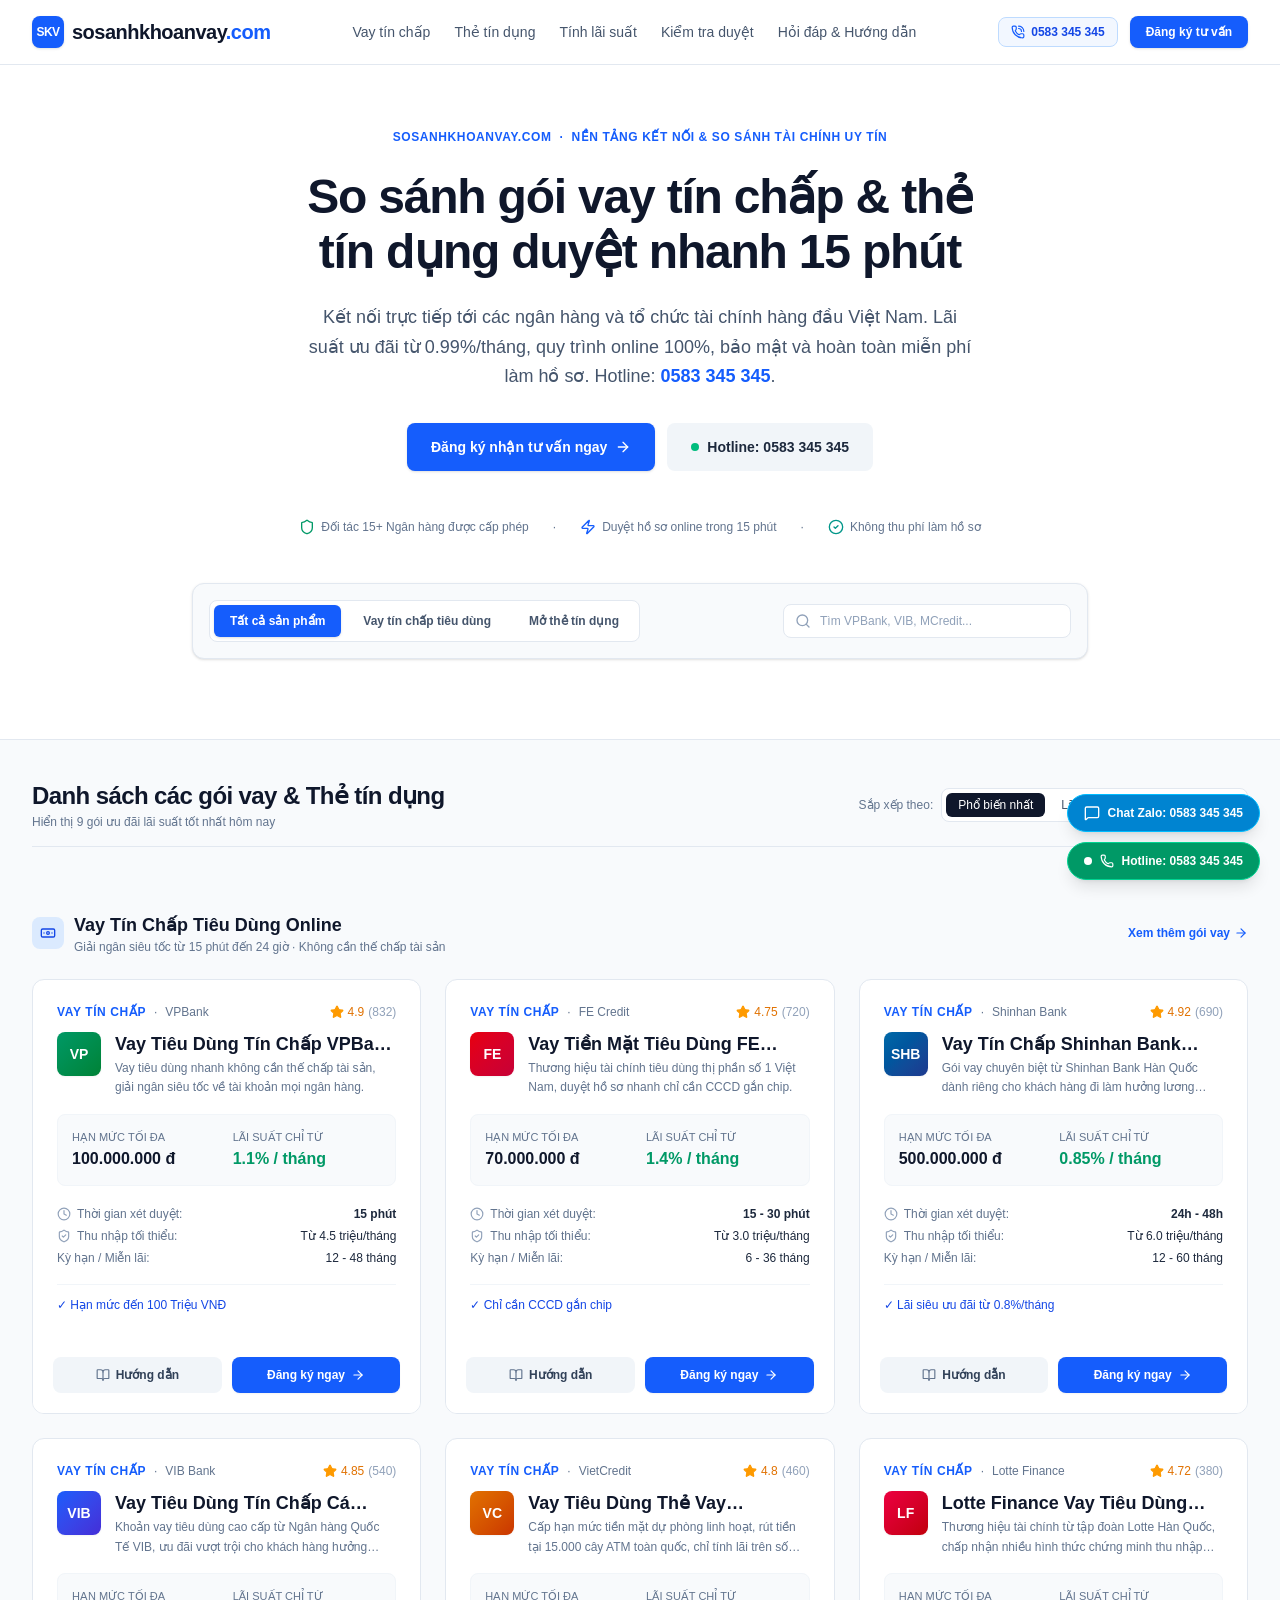
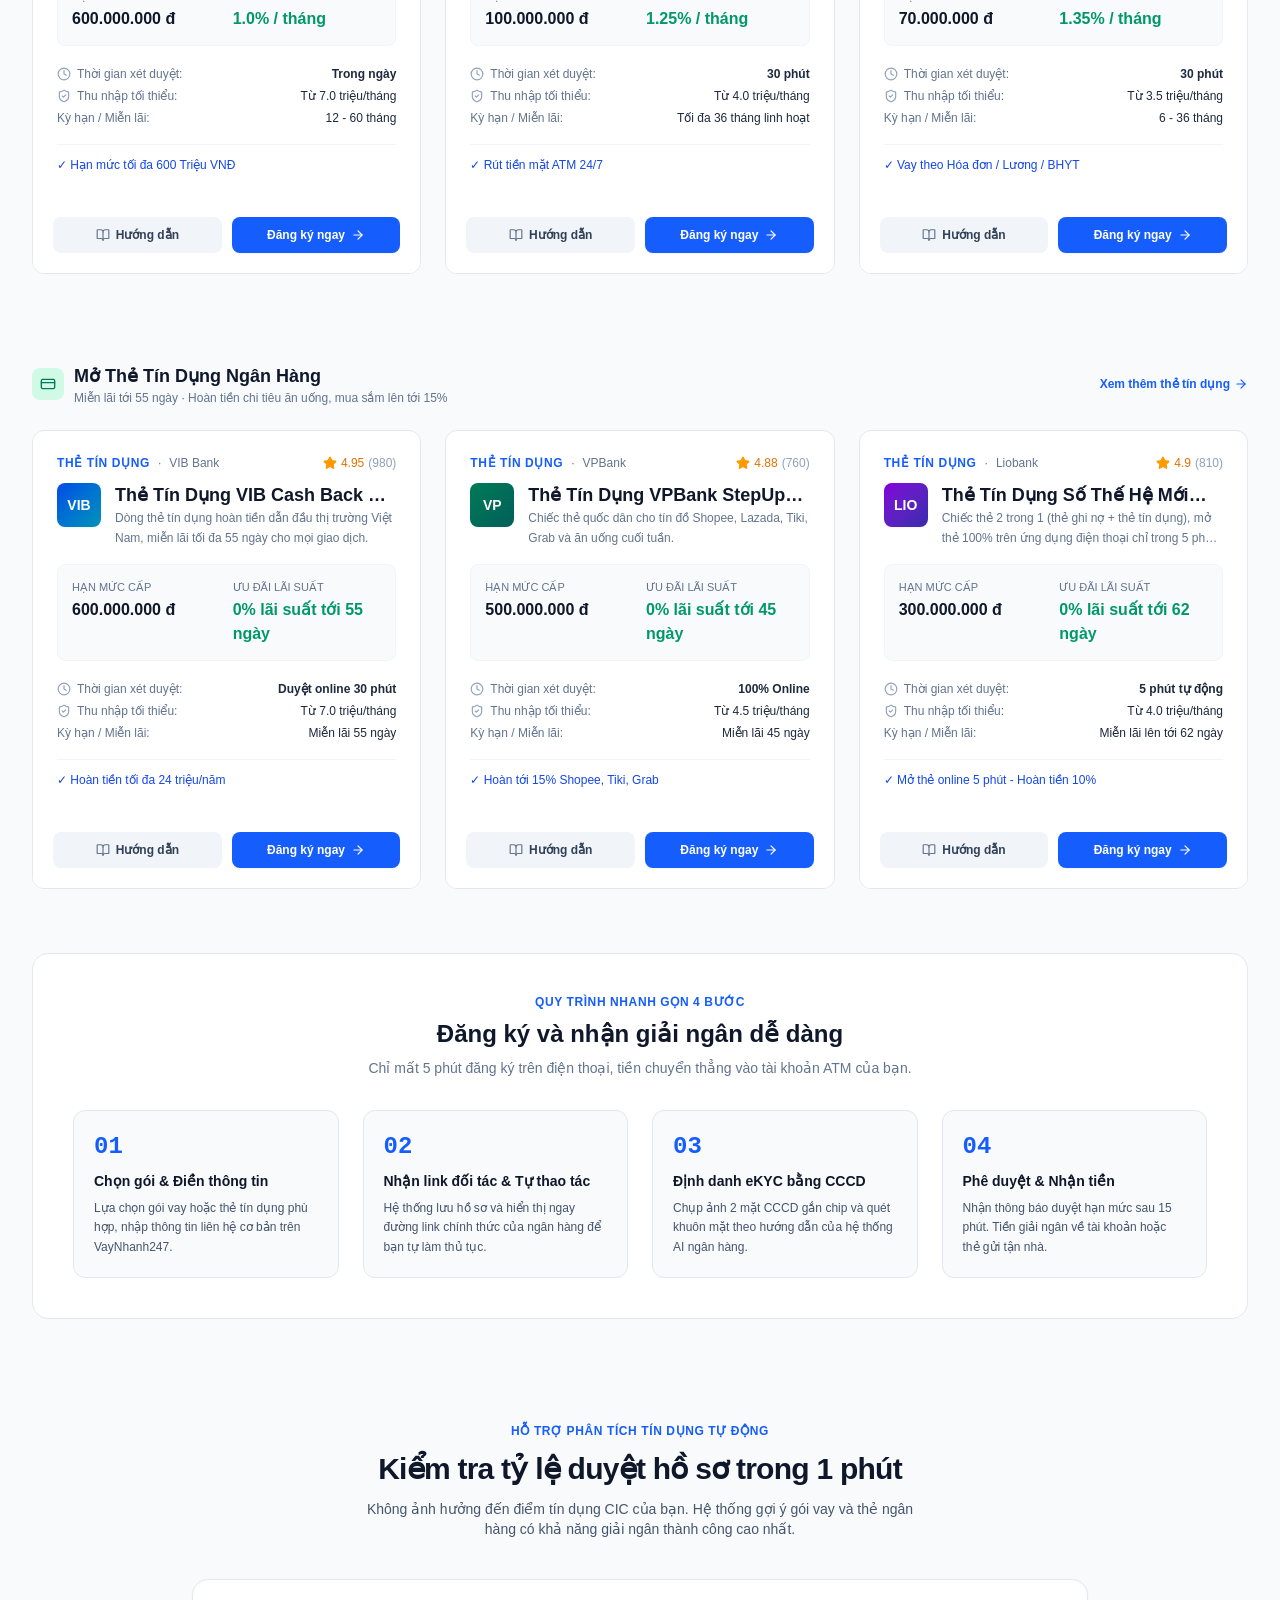
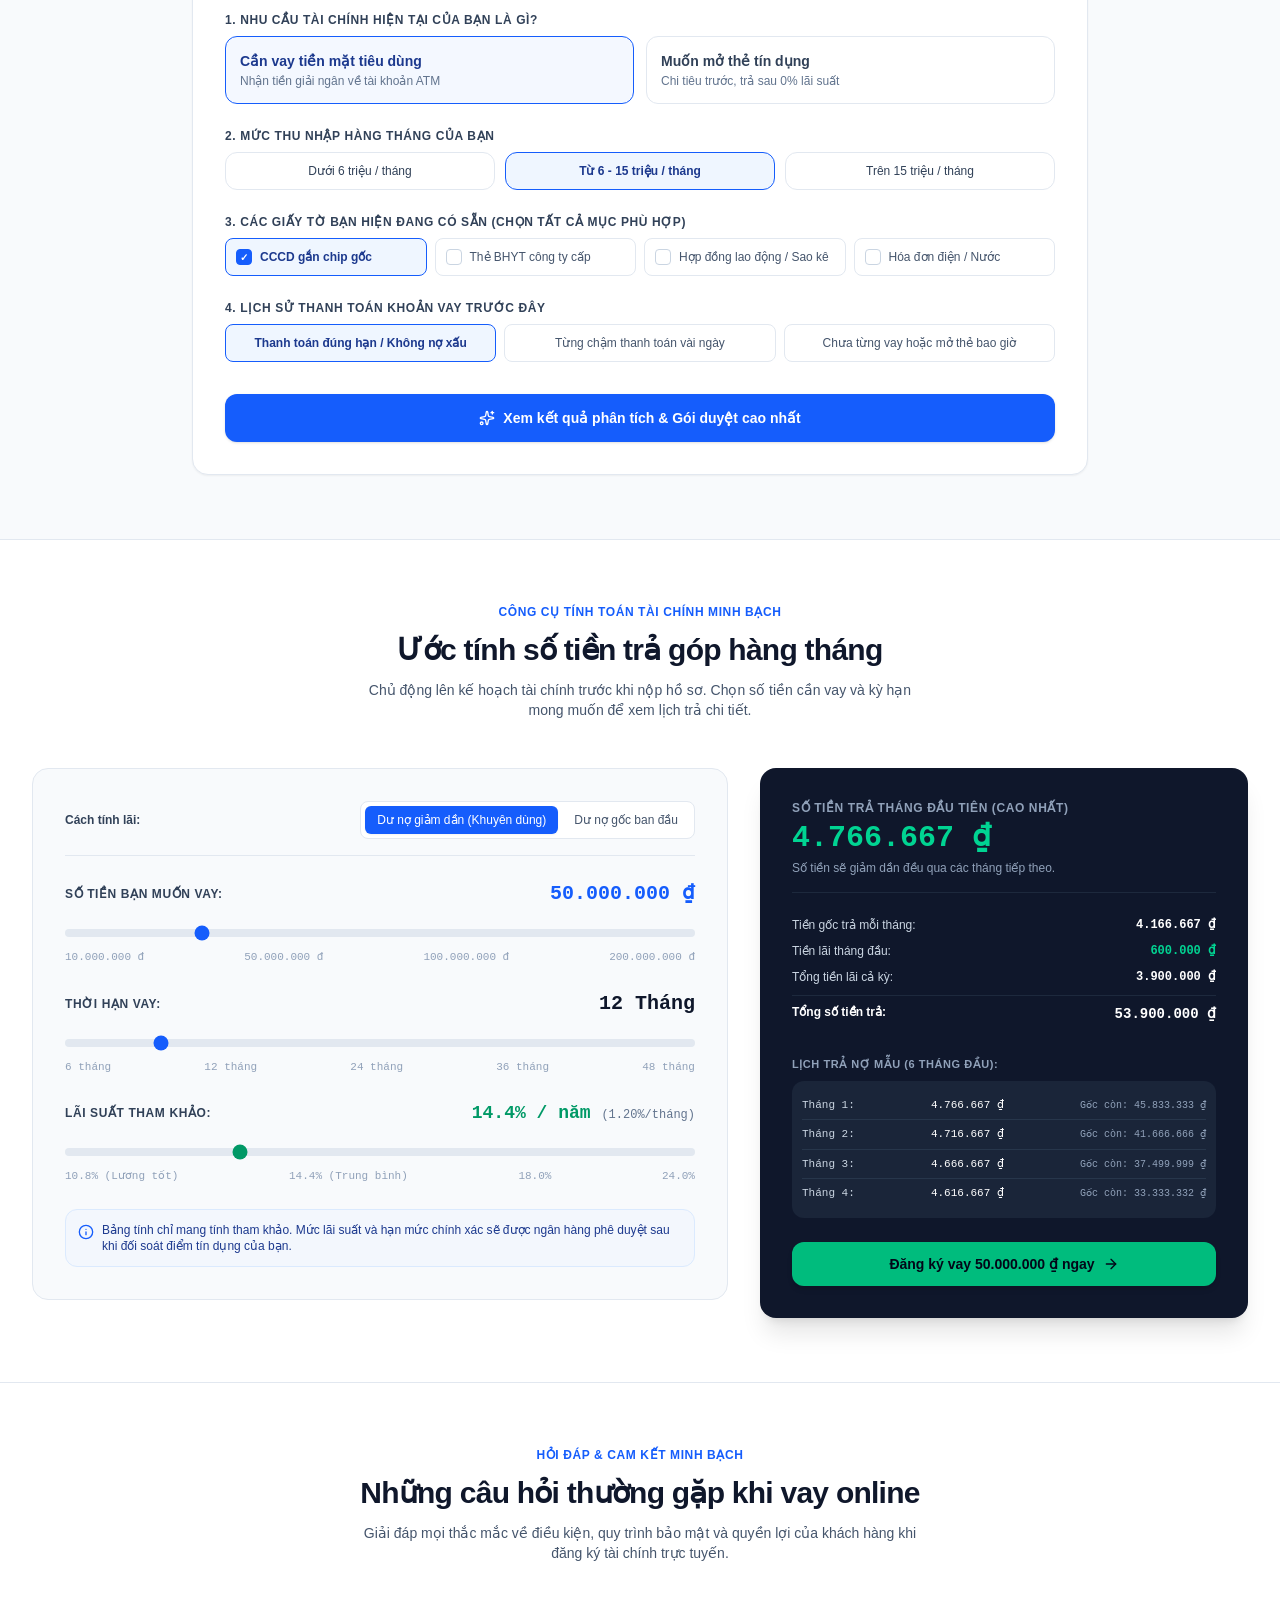
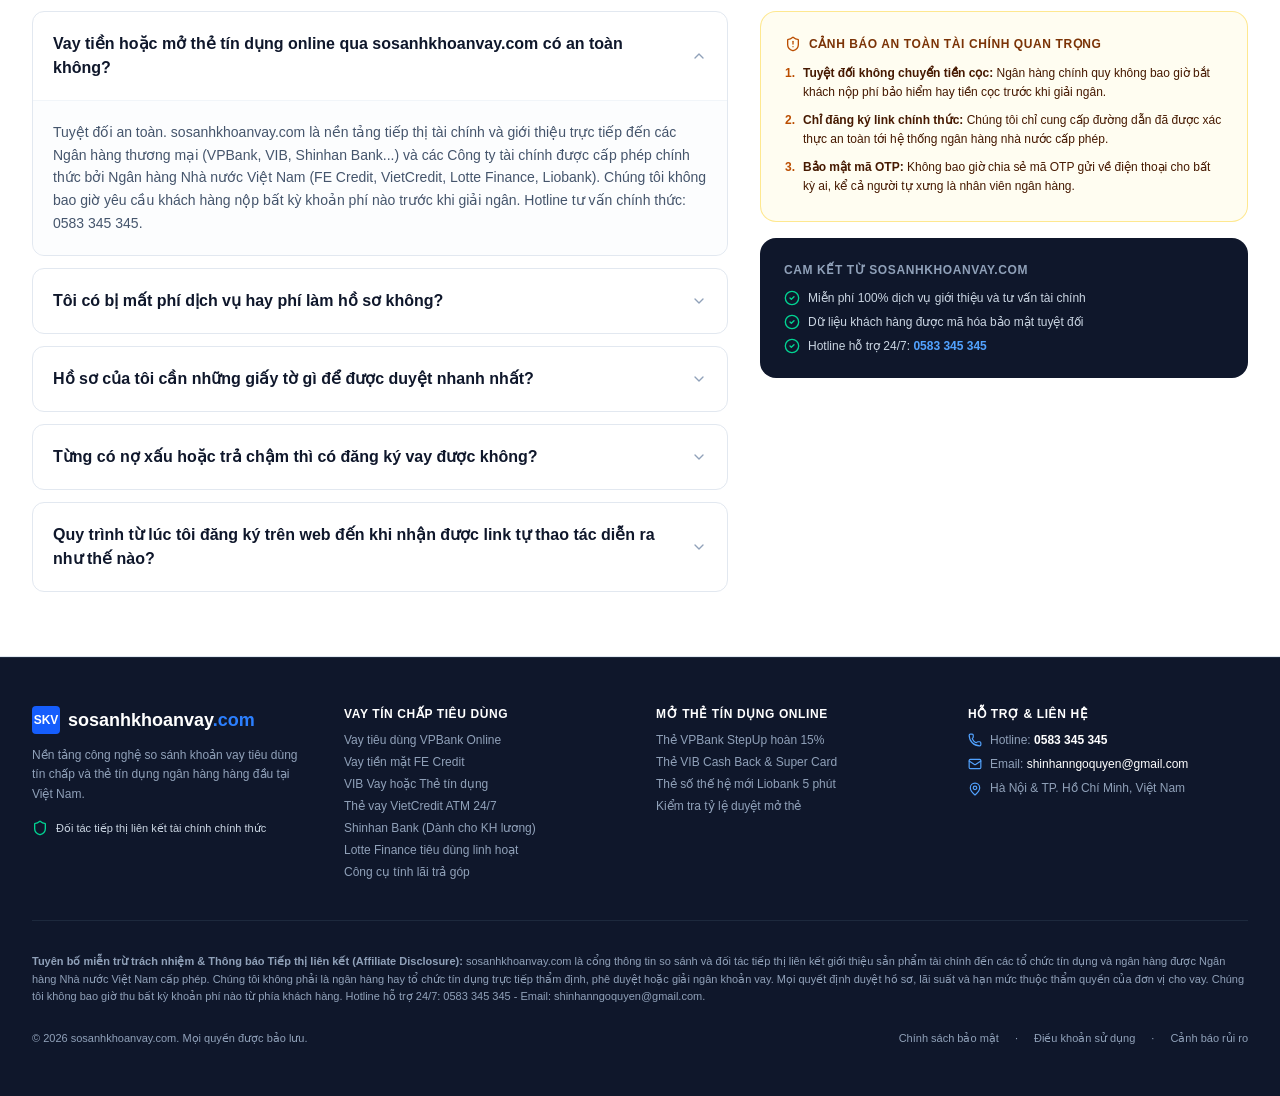
==== upload_len_hosting/index.html @ a1ea691b "chore: configure web server and add SEO metadata - Add .htaccess for SPA routing, compression, and c" ====
<!doctype html>
<html lang="vi">
  <head>
    <meta charset="UTF-8" />
    <meta name="viewport" content="width=device-width, initial-scale=1.0" />
    
    <!-- Favicon -->
    <link rel="icon" type="image/svg+xml" href="data:image/svg+xml,<svg xmlns='http://www.w3.org/2000/svg' viewBox='0 0 100 100'><rect width='100' height='100' rx='20' fill='%232563EB'/><text x='50%' y='62%' font-size='44' font-weight='900' fill='white' font-family='sans-serif' text-anchor='middle'>SKV</text></svg>" />

    <!-- Primary SEO Meta Tags -->
    <title>sosanhkhoanvay.com – So Sánh Vay Tín Chấp & Mở Thẻ Tín Dụng Online Uy Tín</title>
    <meta name="title" content="sosanhkhoanvay.com – So Sánh Vay Tín Chấp & Mở Thẻ Tín Dụng Online Uy Tín" />
    <meta name="description" content="Nền tảng so sánh các khoản vay tín chấp, mở thẻ tín dụng duyệt nhanh 15 phút từ VPBank, FE Credit, VIB, VietCredit, Shinhan Bank, Lotte Finance, Liobank. Hotline tư vấn: 0583 345 345, hoàn toàn miễn phí 100%." />
    <meta name="keywords" content="sosanhkhoanvay.com, so sánh khoản vay, vay tín chấp, mở thẻ tín dụng, vay VPBank, vay FE Credit, VIB vay hoặc thẻ, VietCredit thẻ vay, Shinhan Bank cho KH lương, Lotte Finance, thẻ VPBank, thẻ VIB, thẻ Liobank, hotline 0583 345 345" />
    <meta name="author" content="sosanhkhoanvay.com" />
    <meta name="robots" content="index, follow, max-image-preview:large, max-snippet:-1, max-video-preview:-1" />
    <link rel="canonical" href="https://sosanhkhoanvay.com/" />
    
    <!-- Geographic & Language Tags -->
    <meta name="geo.region" content="VN" />
    <meta name="geo.placename" content="Vietnam" />
    <meta name="language" content="Vietnamese" />
    <meta http-equiv="content-language" content="vi" />

    <!-- OpenGraph / Facebook Social Sharing Cards -->
    <meta property="og:type" content="website" />
    <meta property="og:url" content="https://sosanhkhoanvay.com/" />
    <meta property="og:site_name" content="sosanhkhoanvay.com" />
    <meta property="og:title" content="sosanhkhoanvay.com – So Sánh Vay Tín Chấp & Mở Thẻ Tín Dụng Online Uy Tín" />
    <meta property="og:description" content="Nền tảng so sánh các khoản vay tín chấp, mở thẻ tín dụng duyệt nhanh 15 phút từ VPBank, FE Credit, VIB, VietCredit, Shinhan Bank, Lotte Finance, Liobank. Hotline: 0583 345 345." />
    <meta property="og:locale" content="vi_VN" />
    <meta property="og:image" content="https://sosanhkhoanvay.com/og-image.jpg" />
    <meta property="og:image:alt" content="sosanhkhoanvay.com - So Sánh Khoản Vay & Thẻ Tín Dụng Online" />

    <!-- Twitter / X Cards -->
    <meta name="twitter:card" content="summary_large_image" />
    <meta name="twitter:url" content="https://sosanhkhoanvay.com/" />
    <meta name="twitter:title" content="sosanhkhoanvay.com – So Sánh Vay Tín Chấp & Mở Thẻ Tín Dụng Online" />
    <meta name="twitter:description" content="So sánh các gói vay tiêu dùng và thẻ tín dụng duyệt online 15 phút. Hotline hỗ trợ: 0583 345 345." />
    <meta name="twitter:image" content="https://sosanhkhoanvay.com/og-image.jpg" />

    <!-- Theme & App Icon -->
    <meta name="theme-color" content="#0F172A" />

    <!-- Google Font: Plus Jakarta Sans -->
    <link rel="preconnect" href="https://fonts.googleapis.com">
    <link rel="preconnect" href="https://fonts.gstatic.com" crossorigin>
    <link href="https://fonts.googleapis.com/css2?family=Plus+Jakarta+Sans:wght@400;500;600;700;800&display=swap" rel="stylesheet">

    <!-- Schema.org Rich Structured Data (JSON-LD) -->
    <script type="application/ld+json">
    [
      {
        "@context": "https://schema.org",
        "@type": "FinancialService",
        "@id": "https://sosanhkhoanvay.com/#organization",
        "name": "sosanhkhoanvay.com",
        "url": "https://sosanhkhoanvay.com",
        "logo": "https://sosanhkhoanvay.com/logo.png",
        "description": "Nền tảng tư vấn và so sánh các gói vay tín chấp tiêu dùng, mở thẻ tín dụng ngân hàng trực tuyến tại Việt Nam.",
        "telephone": "0583 345 345",
        "email": "shinhanngoquyen@gmail.com",
        "priceRange": "0 VND",
        "currenciesAccepted": "VND",
        "paymentAccepted": "Bank Transfer, Online",
        "areaServed": "VN",
        "openingHours": "Mo-Su 00:00-24:00",
        "serviceType": [
          "Vay tín chấp tiêu dùng",
          "Mở thẻ tín dụng quốc tế",
          "So sánh lãi suất ngân hàng",
          "Tư vấn tài chính cá nhân miễn phí"
        ]
      },
      {
        "@context": "https://schema.org",
        "@type": "WebSite",
        "@id": "https://sosanhkhoanvay.com/#website",
        "url": "https://sosanhkhoanvay.com/",
        "name": "sosanhkhoanvay.com",
        "description": "Trang thông tin so sánh các khoản vay và thẻ tín dụng ngân hàng uy tín.",
        "publisher": {
          "@id": "https://sosanhkhoanvay.com/#organization"
        },
        "potentialAction": {
          "@type": "SearchAction",
          "target": "https://sosanhkhoanvay.com/?q={search_term_string}",
          "query-input": "required name=search_term_string"
        }
      },
      {
        "@context": "https://schema.org",
        "@type": "FAQPage",
        "mainEntity": [
          {
            "@type": "Question",
            "name": "Vay tiền hoặc mở thẻ tín dụng online qua sosanhkhoanvay.com có an toàn không?",
            "acceptedAnswer": {
              "@type": "Answer",
              "text": "Tuyệt đối an toàn. sosanhkhoanvay.com là nền tảng tiếp thị tài chính và giới thiệu trực tiếp đến các Ngân hàng thương mại (VPBank, VIB, Sacombank, Shinhan...) và các Công ty tài chính được cấp phép chính thức bởi Ngân hàng Nhà nước Việt Nam. Chúng tôi không bao giờ yêu cầu khách hàng nộp bất kỳ khoản phí nào trước khi giải ngân. Hotline hỗ trợ chính thức: 0583 345 345."
            }
          },
          {
            "@type": "Question",
            "name": "Tôi có bị mất phí dịch vụ hay phí làm hồ sơ không?",
            "acceptedAnswer": {
              "@type": "Answer",
              "text": "Hoàn toàn MIỄN PHÍ 100%. Mọi quy trình từ tư vấn, nộp hồ sơ, thẩm định cho đến giải ngân đều không thu phí của khách hàng."
            }
          },
          {
            "@type": "Question",
            "name": "Hồ sơ của tôi cần những giấy tờ gì để được duyệt nhanh nhất?",
            "acceptedAnswer": {
              "@type": "Answer",
              "text": "Hiện nay 90% các gói vay tiêu dùng và mở thẻ đều đã tích hợp định danh điện tử qua CCCD gắn chip. Bạn chỉ cần: 1) Thẻ CCCD gắn chip bản gốc; 2) Điện thoại smartphone có camera chụp ảnh rõ nét; 3) Sim điện thoại chính chủ."
            }
          },
          {
            "@type": "Question",
            "name": "Từng có nợ xấu hoặc trả chậm thì có đăng ký vay được không?",
            "acceptedAnswer": {
              "@type": "Answer",
              "text": "Tùy thuộc vào nhóm nợ trên CIC. Nếu bạn chỉ chậm thanh toán dưới 10 ngày (Nhóm 1) hoặc từng chậm dưới 30 ngày (Nhóm 2) đã tất toán xong, các đơn vị tài chính như MCredit, Lotte Finance vẫn hỗ trợ xem xét duyệt hồ sơ."
            }
          }
        ]
      }
    ]
    </script>
    <script type="module" crossorigin src="./assets/index-D3G4lgu5.js"></script>
    <link rel="stylesheet" crossorigin href="./assets/index-BLQ7bnyS.css">
  </head>
  <body class="bg-slate-50 text-slate-900 font-sans antialiased min-h-screen selection:bg-blue-600 selection:text-white">
    <div id="root"></div>
  </body>
</html>
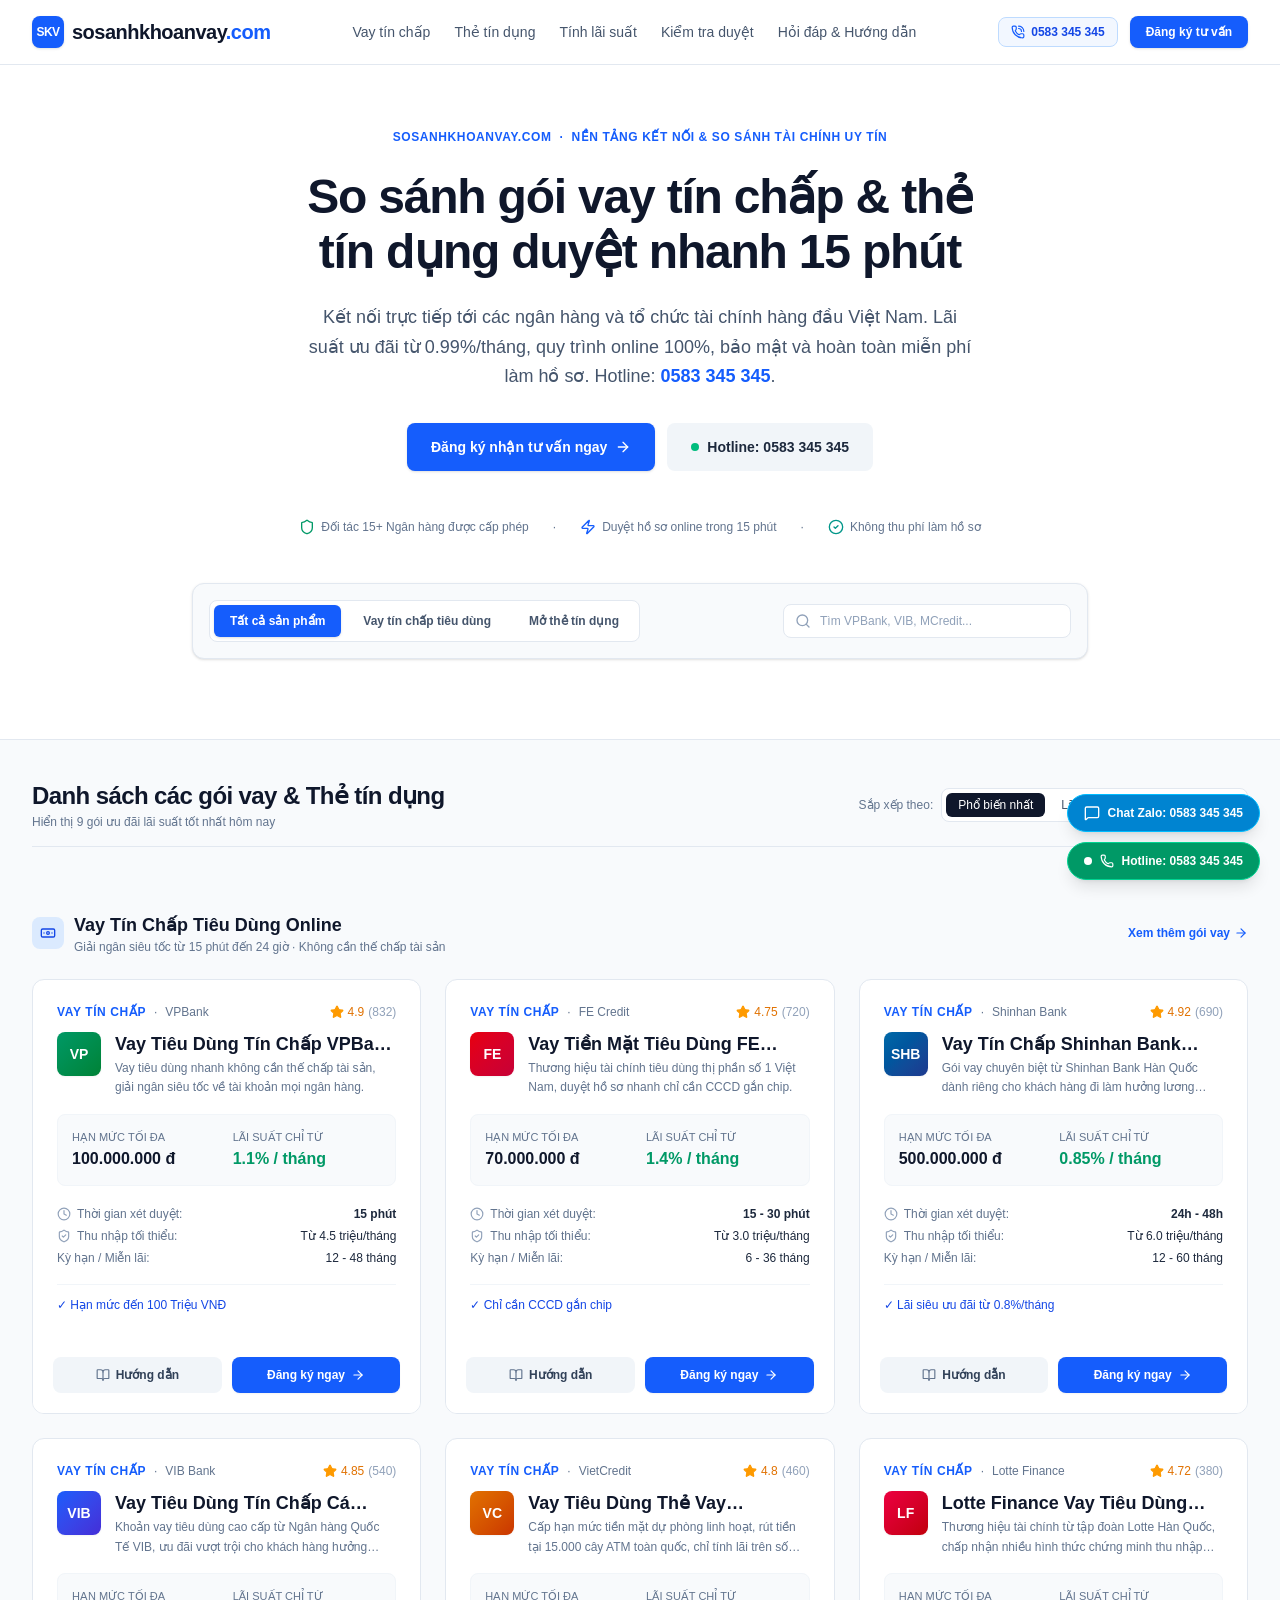
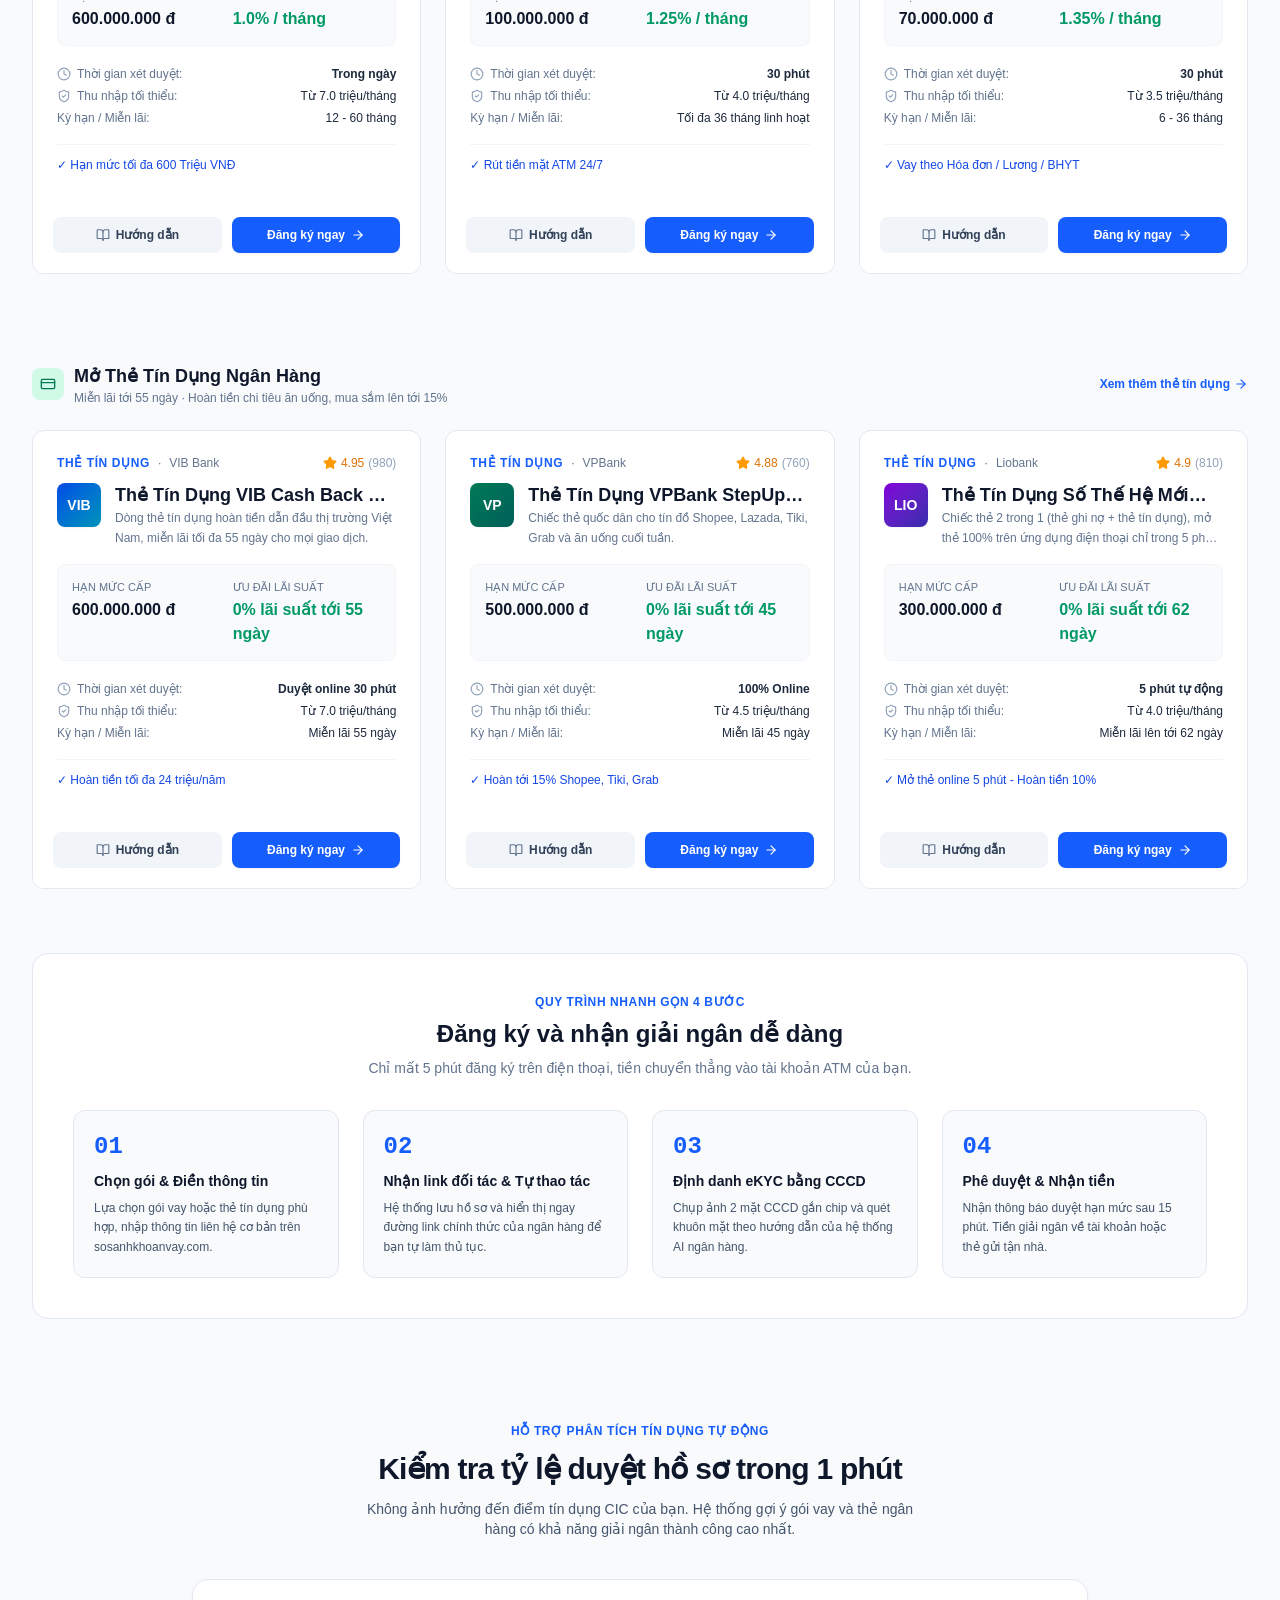
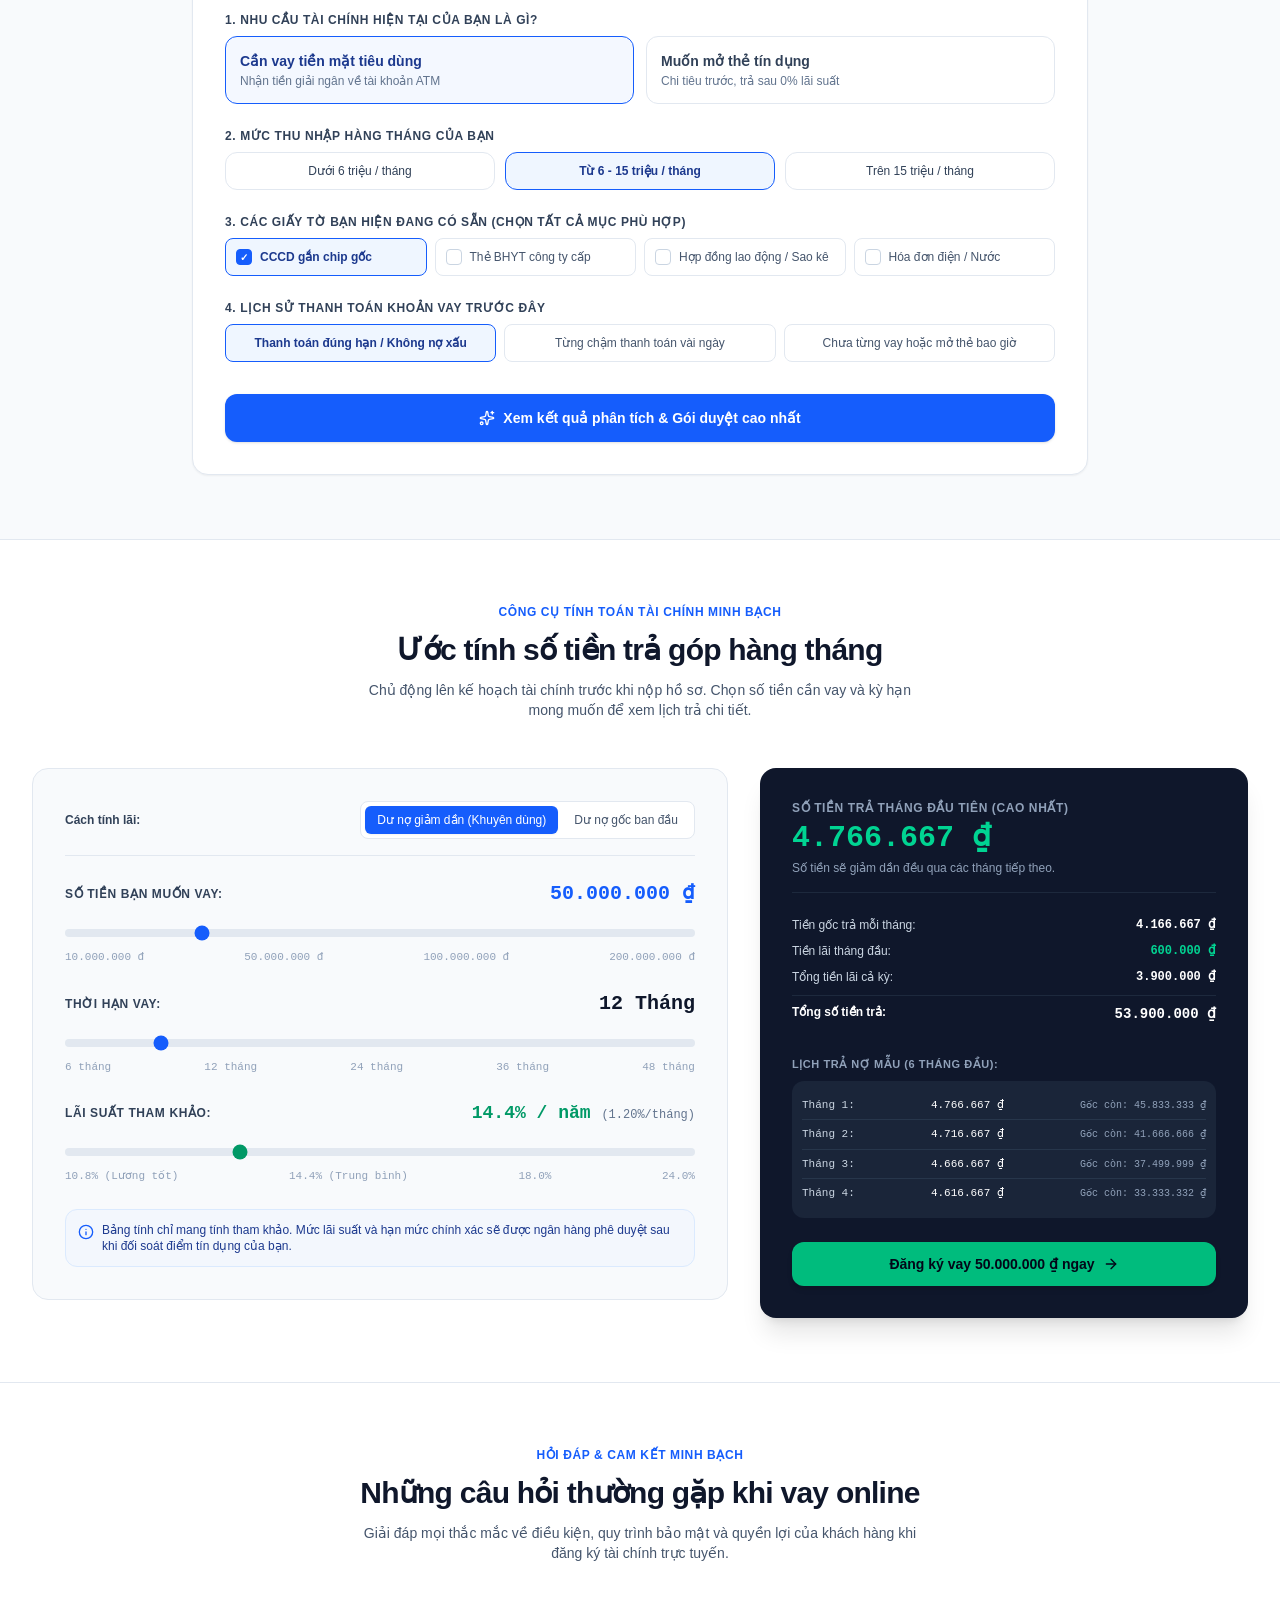
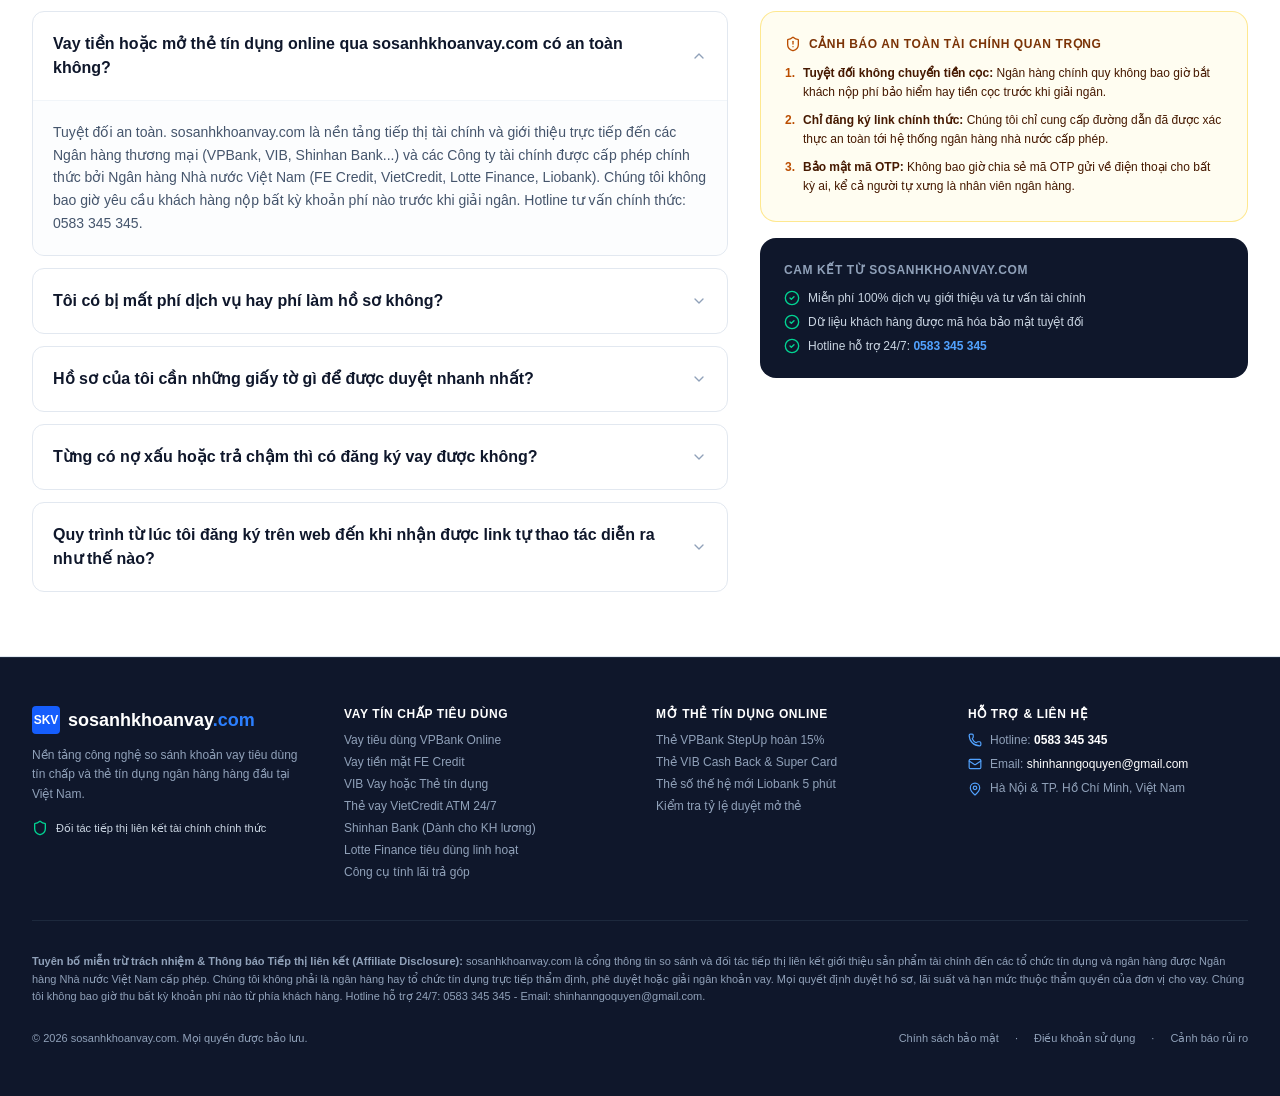
==== commit a86cae0e: "chore: update SEO meta tags and site icons" ====
--- a/upload_len_hosting/index.html
+++ b/upload_len_hosting/index.html
@@ -4,13 +4,15 @@
     <meta charset="UTF-8" />
     <meta name="viewport" content="width=device-width, initial-scale=1.0" />
     
-    <!-- Favicon -->
+    <!-- Favicons & App Icons -->
+    <link rel="icon" type="image/x-icon" href="./favicon.ico" />
     <link rel="icon" type="image/svg+xml" href="data:image/svg+xml,<svg xmlns='http://www.w3.org/2000/svg' viewBox='0 0 100 100'><rect width='100' height='100' rx='20' fill='%232563EB'/><text x='50%' y='62%' font-size='44' font-weight='900' fill='white' font-family='sans-serif' text-anchor='middle'>SKV</text></svg>" />
+    <link rel="apple-touch-icon" sizes="180x180" href="./apple-touch-icon.png" />
 
     <!-- Primary SEO Meta Tags -->
     <title>sosanhkhoanvay.com – So Sánh Vay Tín Chấp & Mở Thẻ Tín Dụng Online Uy Tín</title>
     <meta name="title" content="sosanhkhoanvay.com – So Sánh Vay Tín Chấp & Mở Thẻ Tín Dụng Online Uy Tín" />
-    <meta name="description" content="Nền tảng so sánh các khoản vay tín chấp, mở thẻ tín dụng duyệt nhanh 15 phút từ VPBank, FE Credit, VIB, VietCredit, Shinhan Bank, Lotte Finance, Liobank. Hotline tư vấn: 0583 345 345, hoàn toàn miễn phí 100%." />
+    <meta name="description" content="So sánh các gói vay tín chấp tiêu dùng & mở thẻ tín dụng online duyệt nhanh 15 phút từ VPBank, FE Credit, VIB, Shinhan Bank. Hotline tư vấn miễn phí: 0583 345 345." />
     <meta name="keywords" content="sosanhkhoanvay.com, so sánh khoản vay, vay tín chấp, mở thẻ tín dụng, vay VPBank, vay FE Credit, VIB vay hoặc thẻ, VietCredit thẻ vay, Shinhan Bank cho KH lương, Lotte Finance, thẻ VPBank, thẻ VIB, thẻ Liobank, hotline 0583 345 345" />
     <meta name="author" content="sosanhkhoanvay.com" />
     <meta name="robots" content="index, follow, max-image-preview:large, max-snippet:-1, max-video-preview:-1" />
@@ -27,9 +29,13 @@
     <meta property="og:url" content="https://sosanhkhoanvay.com/" />
     <meta property="og:site_name" content="sosanhkhoanvay.com" />
     <meta property="og:title" content="sosanhkhoanvay.com – So Sánh Vay Tín Chấp & Mở Thẻ Tín Dụng Online Uy Tín" />
-    <meta property="og:description" content="Nền tảng so sánh các khoản vay tín chấp, mở thẻ tín dụng duyệt nhanh 15 phút từ VPBank, FE Credit, VIB, VietCredit, Shinhan Bank, Lotte Finance, Liobank. Hotline: 0583 345 345." />
+    <meta property="og:description" content="So sánh các gói vay tín chấp tiêu dùng & mở thẻ tín dụng online duyệt nhanh 15 phút từ VPBank, FE Credit, VIB, Shinhan Bank. Hotline tư vấn miễn phí: 0583 345 345." />
     <meta property="og:locale" content="vi_VN" />
     <meta property="og:image" content="https://sosanhkhoanvay.com/og-image.jpg" />
+    <meta property="og:image:secure_url" content="https://sosanhkhoanvay.com/og-image.jpg" />
+    <meta property="og:image:type" content="image/jpeg" />
+    <meta property="og:image:width" content="1200" />
+    <meta property="og:image:height" content="630" />
     <meta property="og:image:alt" content="sosanhkhoanvay.com - So Sánh Khoản Vay & Thẻ Tín Dụng Online" />
 
     <!-- Twitter / X Cards -->
@@ -57,14 +63,23 @@
         "name": "sosanhkhoanvay.com",
         "url": "https://sosanhkhoanvay.com",
         "logo": "https://sosanhkhoanvay.com/logo.png",
+        "image": "https://sosanhkhoanvay.com/og-image.jpg",
         "description": "Nền tảng tư vấn và so sánh các gói vay tín chấp tiêu dùng, mở thẻ tín dụng ngân hàng trực tuyến tại Việt Nam.",
-        "telephone": "0583 345 345",
+        "telephone": "+84-583-345-345",
         "email": "shinhanngoquyen@gmail.com",
         "priceRange": "0 VND",
         "currenciesAccepted": "VND",
         "paymentAccepted": "Bank Transfer, Online",
         "areaServed": "VN",
         "openingHours": "Mo-Su 00:00-24:00",
+        "aggregateRating": {
+          "@type": "AggregateRating",
+          "ratingValue": "4.9",
+          "bestRating": "5",
+          "worstRating": "1",
+          "ratingCount": "1280",
+          "reviewCount": "890"
+        },
         "serviceType": [
           "Vay tín chấp tiêu dùng",
           "Mở thẻ tín dụng quốc tế",
@@ -87,6 +102,30 @@
           "target": "https://sosanhkhoanvay.com/?q={search_term_string}",
           "query-input": "required name=search_term_string"
         }
+      },
+      {
+        "@context": "https://schema.org",
+        "@type": "BreadcrumbList",
+        "itemListElement": [
+          {
+            "@type": "ListItem",
+            "position": 1,
+            "name": "Trang chủ",
+            "item": "https://sosanhkhoanvay.com/"
+          },
+          {
+            "@type": "ListItem",
+            "position": 2,
+            "name": "Vay Tín Chấp",
+            "item": "https://sosanhkhoanvay.com/#goi-vay"
+          },
+          {
+            "@type": "ListItem",
+            "position": 3,
+            "name": "Thẻ Tín Dụng",
+            "item": "https://sosanhkhoanvay.com/#the-tin-dung"
+          }
+        ]
       },
       {
         "@context": "https://schema.org",
@@ -128,8 +167,8 @@
       }
     ]
     </script>
-    <script type="module" crossorigin src="./assets/index-D3G4lgu5.js"></script>
-    <link rel="stylesheet" crossorigin href="./assets/index-BLQ7bnyS.css">
+    <script type="module" crossorigin src="./assets/index-BlZVt6ZO.js"></script>
+    <link rel="stylesheet" crossorigin href="./assets/index-BqRn0iQ_.css">
   </head>
   <body class="bg-slate-50 text-slate-900 font-sans antialiased min-h-screen selection:bg-blue-600 selection:text-white">
     <div id="root"></div>
